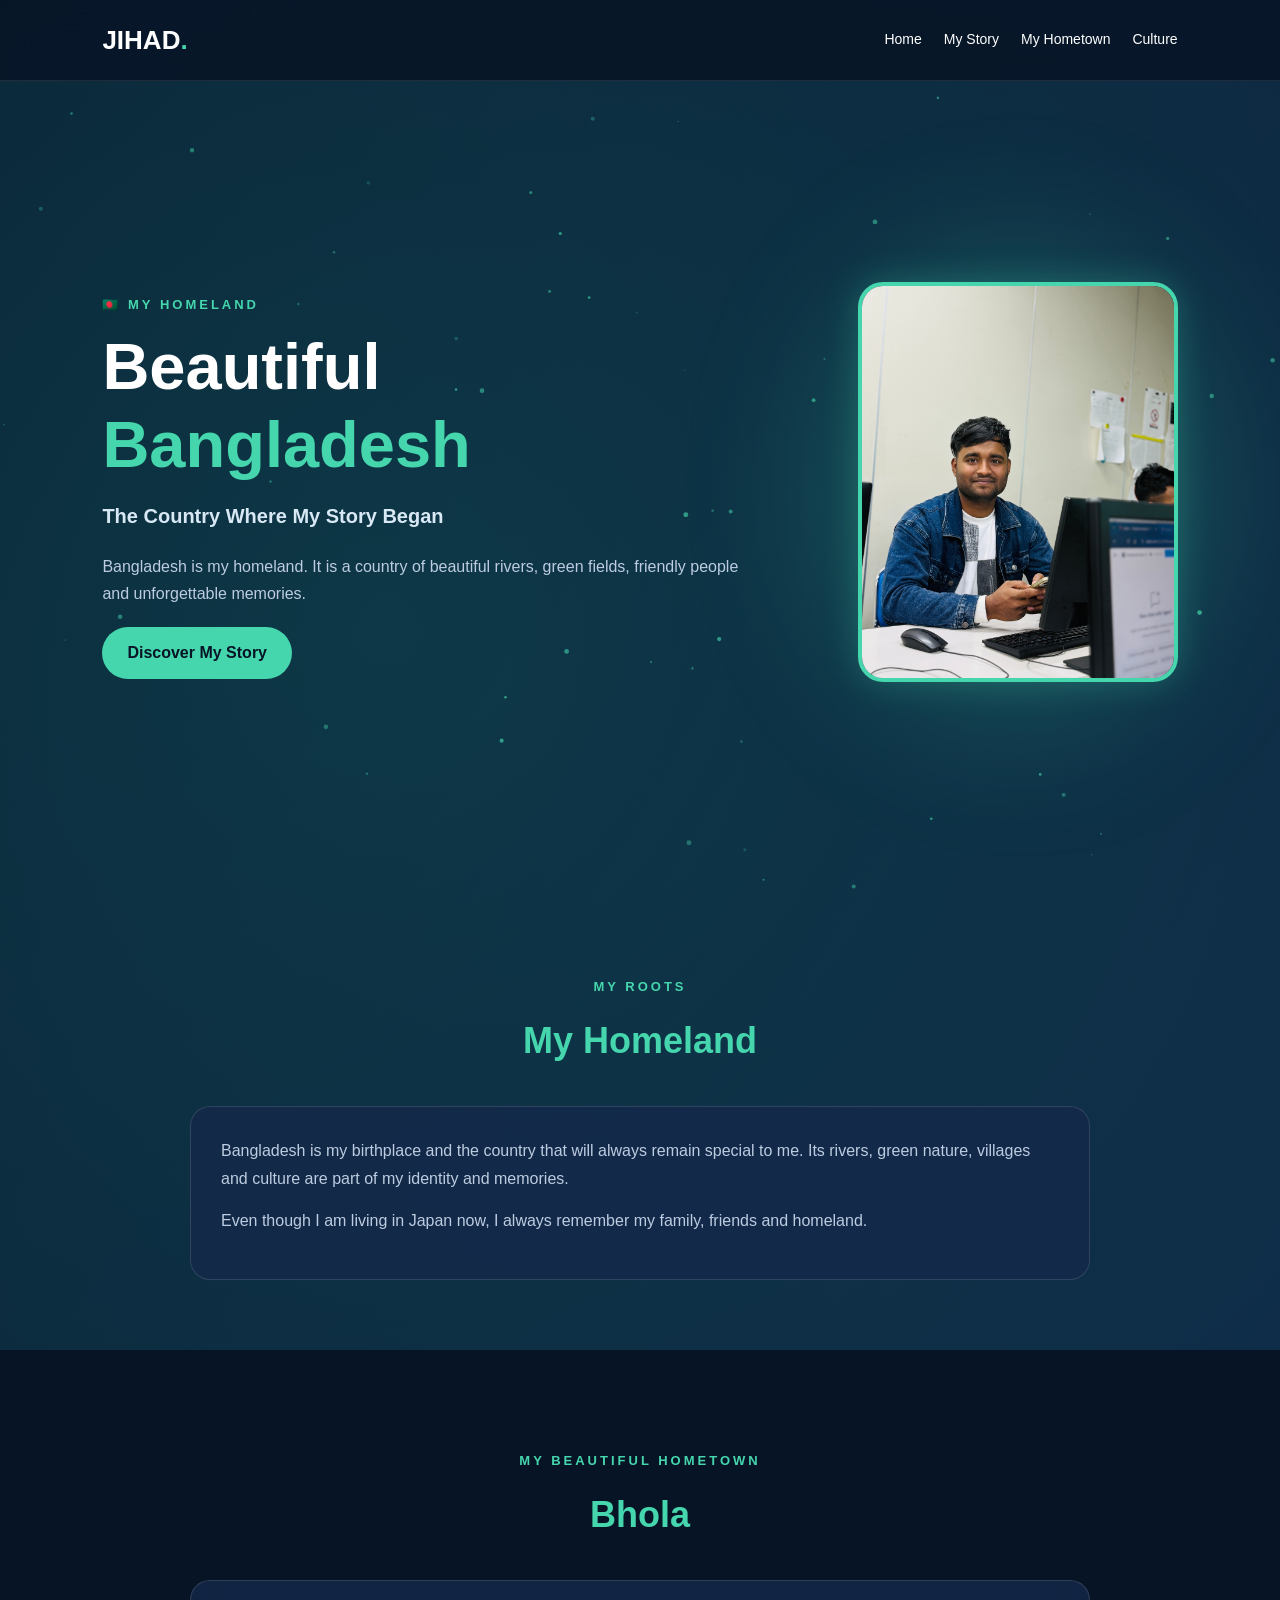
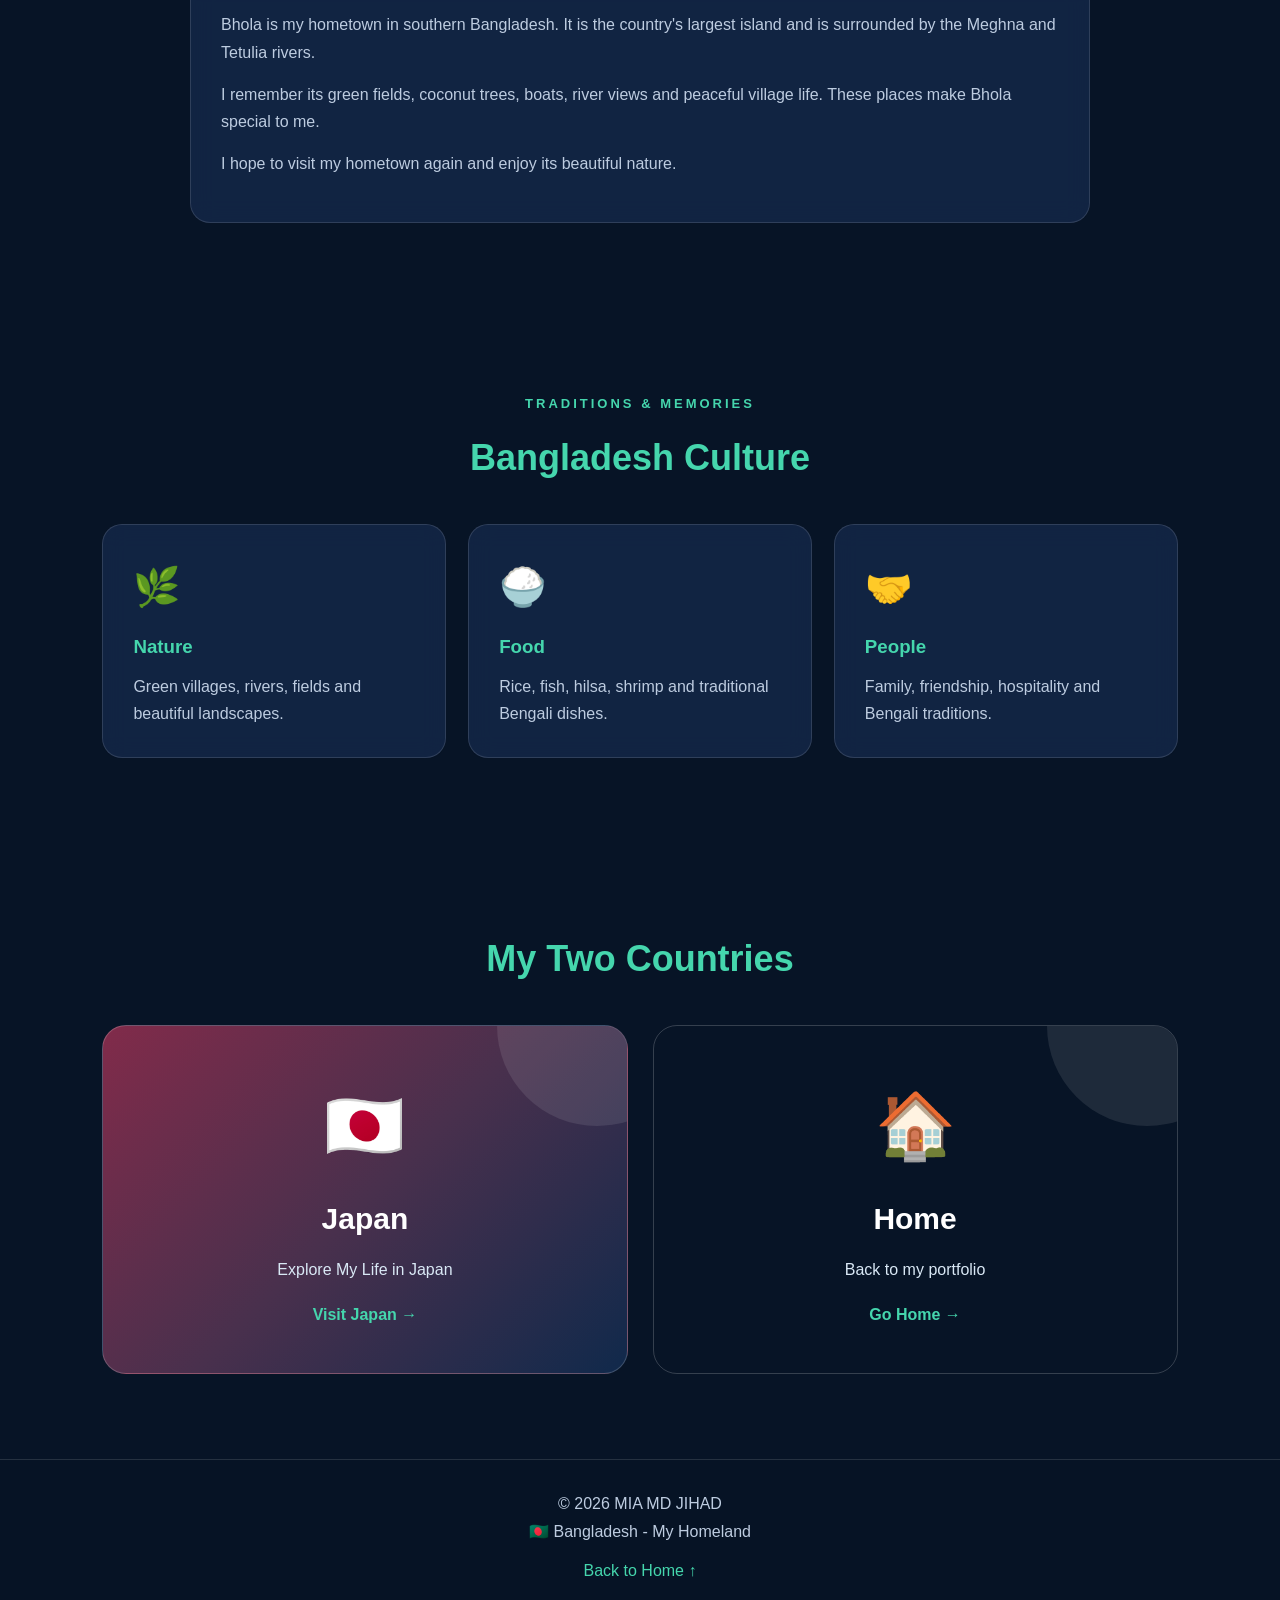
==== bangladesh.html @ a1a618ac "Add bangladesh.html to showcase homeland and culture This file introduces a new HTML document that s" ====
<!DOCTYPE html>
<html lang="en">
<head>
  <meta charset="UTF-8">
  <meta name="viewport" content="width=device-width, initial-scale=1.0">
  <meta name="description" content="Discover my homeland Bangladesh and my beautiful hometown Bhola.">
  <title>Bangladesh | MIA MD JIHAD</title>
  <link rel="stylesheet" href="style.css">
  <script src="script.js" defer></script>
</head>
<body>

<canvas id="particles"></canvas>

<header class="header">
  <a href="index.html" class="logo">JIHAD<span>.</span></a>
  <nav class="nav">
    <a href="index.html">Home</a>
    <a href="#story">My Story</a>
    <a href="#bhola">My Hometown</a>
    <a href="#culture">Culture</a>
  </nav>
  <button class="menu-toggle" aria-label="Toggle navigation">☰</button>
</header>

<main>

<section class="hero">
  <div class="hero-text">
    <p class="eyebrow">🇧🇩 MY HOMELAND</p>
    <h1>Beautiful <span>Bangladesh</span></h1>
    <h2>The Country Where My Story Began</h2>
    <p>
      Bangladesh is my homeland. It is a country of
      beautiful rivers, green fields, friendly people
      and unforgettable memories.
    </p>
    <a href="#story" class="btn">Discover My Story</a>
  </div>

  <div class="hero-image">
    <div class="image-glow"></div>
    <img src="IMG_3056.jpg" alt="MIA MD JIHAD" class="profile">
  </div>
</section>

<section class="section" id="story">
  <div class="section-heading">
    <p class="eyebrow">MY ROOTS</p>
    <h2>My Homeland</h2>
  </div>

  <div class="glass-card about-card">
    <p>
      Bangladesh is my birthplace and the country
      that will always remain special to me.
      Its rivers, green nature, villages and culture
      are part of my identity and memories.
    </p>
    <p>
      Even though I am living in Japan now,
      I always remember my family, friends
      and homeland.
    </p>
  </div>
</section>

<section class="section" id="bhola">
  <div class="section-heading">
    <p class="eyebrow">MY BEAUTIFUL HOMETOWN</p>
    <h2>Bhola</h2>
  </div>

  <div class="glass-card about-card">
    <p>
      Bhola is my hometown in southern Bangladesh.
      It is the country's largest island and is
      surrounded by the Meghna and Tetulia rivers.
    </p>
    <p>
      I remember its green fields, coconut trees,
      boats, river views and peaceful village life.
      These places make Bhola special to me.
    </p>
    <p>
      I hope to visit my hometown again and enjoy
      its beautiful nature.
    </p>
  </div>
</section>

<section class="section" id="culture">
  <div class="section-heading">
    <p class="eyebrow">TRADITIONS & MEMORIES</p>
    <h2>Bangladesh Culture</h2>
  </div>

  <div class="card-grid">
    <article class="glass-card">
      <div class="card-icon">🌿</div>
      <h3>Nature</h3>
      <p>Green villages, rivers, fields and beautiful landscapes.</p>
    </article>

    <article class="glass-card">
      <div class="card-icon">🍚</div>
      <h3>Food</h3>
      <p>Rice, fish, hilsa, shrimp and traditional Bengali dishes.</p>
    </article>

    <article class="glass-card">
      <div class="card-icon">🤝</div>
      <h3>People</h3>
      <p>Family, friendship, hospitality and Bengali traditions.</p>
    </article>
  </div>
</section>

<section class="section">
  <div class="section-heading">
    <h2>My Two Countries</h2>
  </div>
  <div class="country-grid">
    <a href="japan.html" class="country-card japan">
      <div class="flag">🇯🇵</div>
      <h3>Japan</h3>
      <p>Explore My Life in Japan</p>
      <span>Visit Japan →</span>
    </a>
    <a href="index.html" class="country-card">
      <div class="flag">🏠</div>
      <h3>Home</h3>
      <p>Back to my portfolio</p>
      <span>Go Home →</span>
    </a>
  </div>
</section>

</main>

<footer>
  <p>© 2026 MIA MD JIHAD</p>
  <p>🇧🇩 Bangladesh - My Homeland</p>
  <a href="index.html">Back to Home ↑</a>
</footer>

</body>
</html>
---- style.css ----
* {
  margin: 0;
  padding: 0;
  box-sizing: border-box;
  scroll-behavior: smooth;
}

:root {
  --bg: #071426;
  --green: #45d6ad;
  --blue: #18365e;
  --text: #ffffff;
  --muted: #bdcce0;
}

body {
  font-family: Arial, sans-serif;
  background: var(--bg);
  color: var(--text);
  line-height: 1.7;
  overflow-x: hidden;
  position: relative;
}

#particles {
  position: fixed;
  inset: 0;
  width: 100%;
  height: 100%;
  z-index: -1;
  pointer-events: none;
}

body::before {
  content: "";
  position: fixed;
  inset: -50%;
  z-index: -2;
  pointer-events: none;
  background:
    radial-gradient(circle at 20% 30%, #126c6755, transparent 35%),
    radial-gradient(circle at 80% 70%, #174a8a66, transparent 40%),
    linear-gradient(120deg, #071426, #10294b, #071426);
  background-size: 200% 200%;
  animation: backgroundMove 16s ease infinite;
}

@keyframes backgroundMove {
  0%, 100% { background-position: 0% 50%; }
  50% { background-position: 100% 50%; }
}

.header {
  position: sticky;
  top: 0;
  z-index: 20;
  padding: 18px 8%;
  display: flex;
  align-items: center;
  justify-content: space-between;
  gap: 20px;
  background: #071426dd;
  backdrop-filter: blur(15px);
  border-bottom: 1px solid #ffffff18;
}

.logo {
  font-size: 26px;
  font-weight: bold;
  color: white;
  text-decoration: none;
}

.logo span {
  color: var(--green);
}

.nav {
  display: flex;
  gap: 22px;
}

.nav a {
  color: white;
  text-decoration: none;
  font-size: 14px;
  transition: .3s;
}

.nav a:hover {
  color: var(--green);
}

.menu-toggle {
  display: none;
  background: transparent;
  color: white;
  border: 0;
  font-size: 26px;
  cursor: pointer;
}

.hero {
  min-height: 90vh;
  padding: 80px 8%;
  display: flex;
  align-items: center;
  justify-content: space-between;
  gap: 50px;
}

.hero-text {
  max-width: 650px;
  animation: slideIn 1s ease both;
}

.eyebrow {
  color: var(--green);
  font-size: 13px;
  letter-spacing: 3px;
  font-weight: bold;
  margin-bottom: 12px;
}

.hero h1 {
  font-size: clamp(38px, 6vw, 65px);
  line-height: 1.2;
  margin-bottom: 15px;
}

.hero h1 span {
  color: var(--green);
}

.hero h2 {
  font-size: 20px;
  color: #d9e8f5;
  margin-bottom: 15px;
}

.hero-text > p:not(.eyebrow) {
  color: var(--muted);
  margin: 20px 0;
}

.hero-buttons {
  display: flex;
  flex-wrap: wrap;
  gap: 15px;
  margin-top: 25px;
}

.btn {
  display: inline-block;
  padding: 12px 25px;
  background: var(--green);
  color: #071426;
  border-radius: 30px;
  font-weight: bold;
  text-decoration: none;
  transition: .3s;
}

.btn:hover {
  transform: translateY(-4px);
  box-shadow: 0 8px 25px #45d6ad55;
}

.btn-outline {
  background: transparent;
  color: white;
  border: 1px solid var(--green);
}

.country-tags {
  display: flex;
  flex-wrap: wrap;
  gap: 12px;
  margin-top: 25px;
}

.country-tags span {
  padding: 6px 14px;
  border: 1px solid #ffffff30;
  border-radius: 20px;
  color: var(--muted);
}

.hero-image {
  position: relative;
  flex-shrink: 0;
}

.image-glow {
  position: absolute;
  inset: -20px;
  background: var(--green);
  filter: blur(80px);
  opacity: .25;
  border-radius: 50%;
  animation: glow 4s infinite alternate;
}

.profile {
  position: relative;
  width: 320px;
  height: 400px;
  object-fit: cover;
  object-position: center 35%;
  border: 4px solid var(--green);
  border-radius: 25px;
  box-shadow: 0 0 35px #45d6ad44;
}

@keyframes glow {
  to { opacity: .5; transform: scale(1.12); }
}

@keyframes slideIn {
  from { opacity: 0; transform: translateY(30px); }
  to { opacity: 1; transform: translateY(0); }
}

.section {
  padding: 85px 8%;
  scroll-margin-top: 80px;
}

.section-heading {
  text-align: center;
  margin-bottom: 35px;
}

.section-heading h2 {
  color: var(--green);
  font-size: 36px;
}

.section-heading > p:last-child {
  color: var(--muted);
}

.glass-card {
  background: #14294acc;
  border: 1px solid #ffffff20;
  backdrop-filter: blur(12px);
  border-radius: 20px;
  padding: 30px;
  transition: .35s;
}

.glass-card:hover {
  border-color: var(--green);
  transform: translateY(-5px);
}

.about-card {
  max-width: 900px;
  margin: auto;
}

.about-card p {
  color: var(--muted);
  margin-bottom: 15px;
}

.card-grid {
  display: grid;
  grid-template-columns: repeat(3, 1fr);
  gap: 22px;
}

.card-icon {
  font-size: 38px;
  margin-bottom: 12px;
}

.card-grid h3 {
  color: var(--green);
  margin-bottom: 10px;
}

.card-grid p {
  color: var(--muted);
}

.country-grid {
  display: grid;
  grid-template-columns: repeat(2, 1fr);
  gap: 25px;
}

.country-card {
  text-decoration: none;
  color: white;
  text-align: center;
  padding: 45px 20px;
  border-radius: 24px;
  border: 1px solid #ffffff30;
  transition: .4s;
  position: relative;
  overflow: hidden;
}

.country-card::before {
  content: "";
  position: absolute;
  width: 200px;
  height: 200px;
  background: #ffffff18;
  border-radius: 50%;
  top: -100px;
  right: -70px;
  transition: .5s;
}

.country-card:hover::before {
  transform: scale(2);
}

.country-card:hover {
  transform: translateY(-10px);
  box-shadow: 0 15px 35px #0005;
}

.bangladesh {
  background: linear-gradient(135deg, #075c39, #123d35, #10294b);
}

.japan {
  background: linear-gradient(135deg, #812b4a, #49304d, #10294b);
}

.flag {
  font-size: 65px;
  position: relative;
}

.country-card h3 {
  font-size: 30px;
  margin: 12px 0;
  position: relative;
}

.country-card p {
  color: #d9e8f5;
  margin-bottom: 18px;
  position: relative;
}

.country-card span:last-child {
  color: var(--green);
  font-weight: bold;
  position: relative;
}

.contact-card {
  max-width: 750px;
  margin: auto;
}

.contact-card p {
  margin: 12px 0;
  color: var(--muted);
}

.contact-card a {
  color: var(--green);
  text-decoration: none;
  overflow-wrap: anywhere;
}

footer {
  background: #071426dd;
  border-top: 1px solid #ffffff20;
  padding: 30px;
  text-align: center;
  color: var(--muted);
}

footer a {
  display: inline-block;
  color: var(--green);
  margin-top: 12px;
  text-decoration: none;
}

@media(max-width: 900px) {
  .nav {
    gap: 12px;
  }

  .nav a {
    font-size: 12px;
  }

  .hero {
    gap: 30px;
  }

  .profile {
    width: 260px;
    height: 330px;
  }
}

@media(max-width: 750px) {
  .header {
    flex-wrap: wrap;
  }

  .menu-toggle {
    display: block;
  }

  .nav {
    display: none;
    flex-direction: column;
    width: 100%;
    padding: 15px 0;
  }

  .nav.open {
    display: flex;
  }

  .nav a {
    font-size: 15px;
    padding: 7px;
  }

  .hero {
    flex-direction: column-reverse;
    text-align: center;
    padding-top: 55px;
  }

  .profile {
    width: 245px;
    height: 310px;
  }

  .hero-buttons,
  .country-tags {
    justify-content: center;
  }

  .card-grid,
  .country-grid {
    grid-template-columns: 1fr;
  }

  .section {
    padding: 65px 6%;
  }

  .section-heading h2 {
    font-size: 30px;
  }
}

@media(prefers-reduced-motion: reduce) {
  *, *::before, *::after {
    scroll-behavior: auto !important;
    animation: none !important;
    transition: none !important;
  }
}
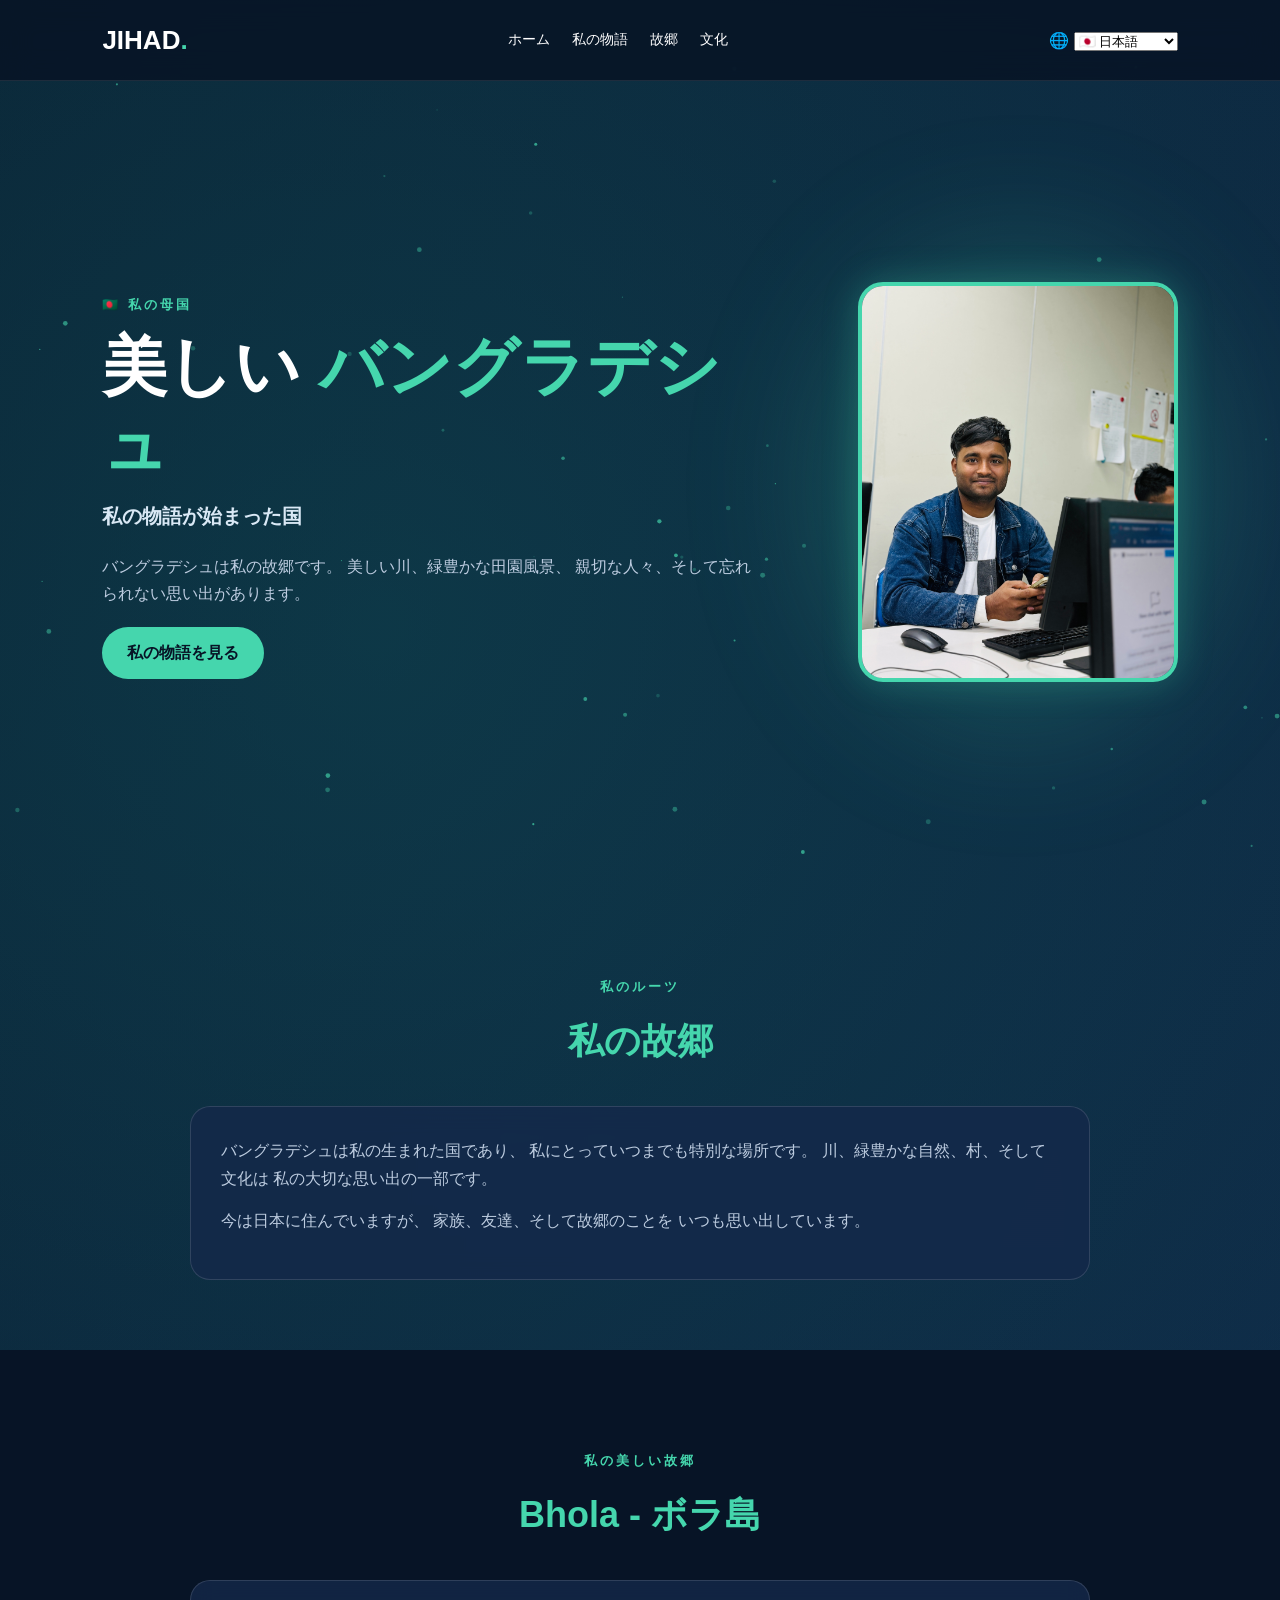
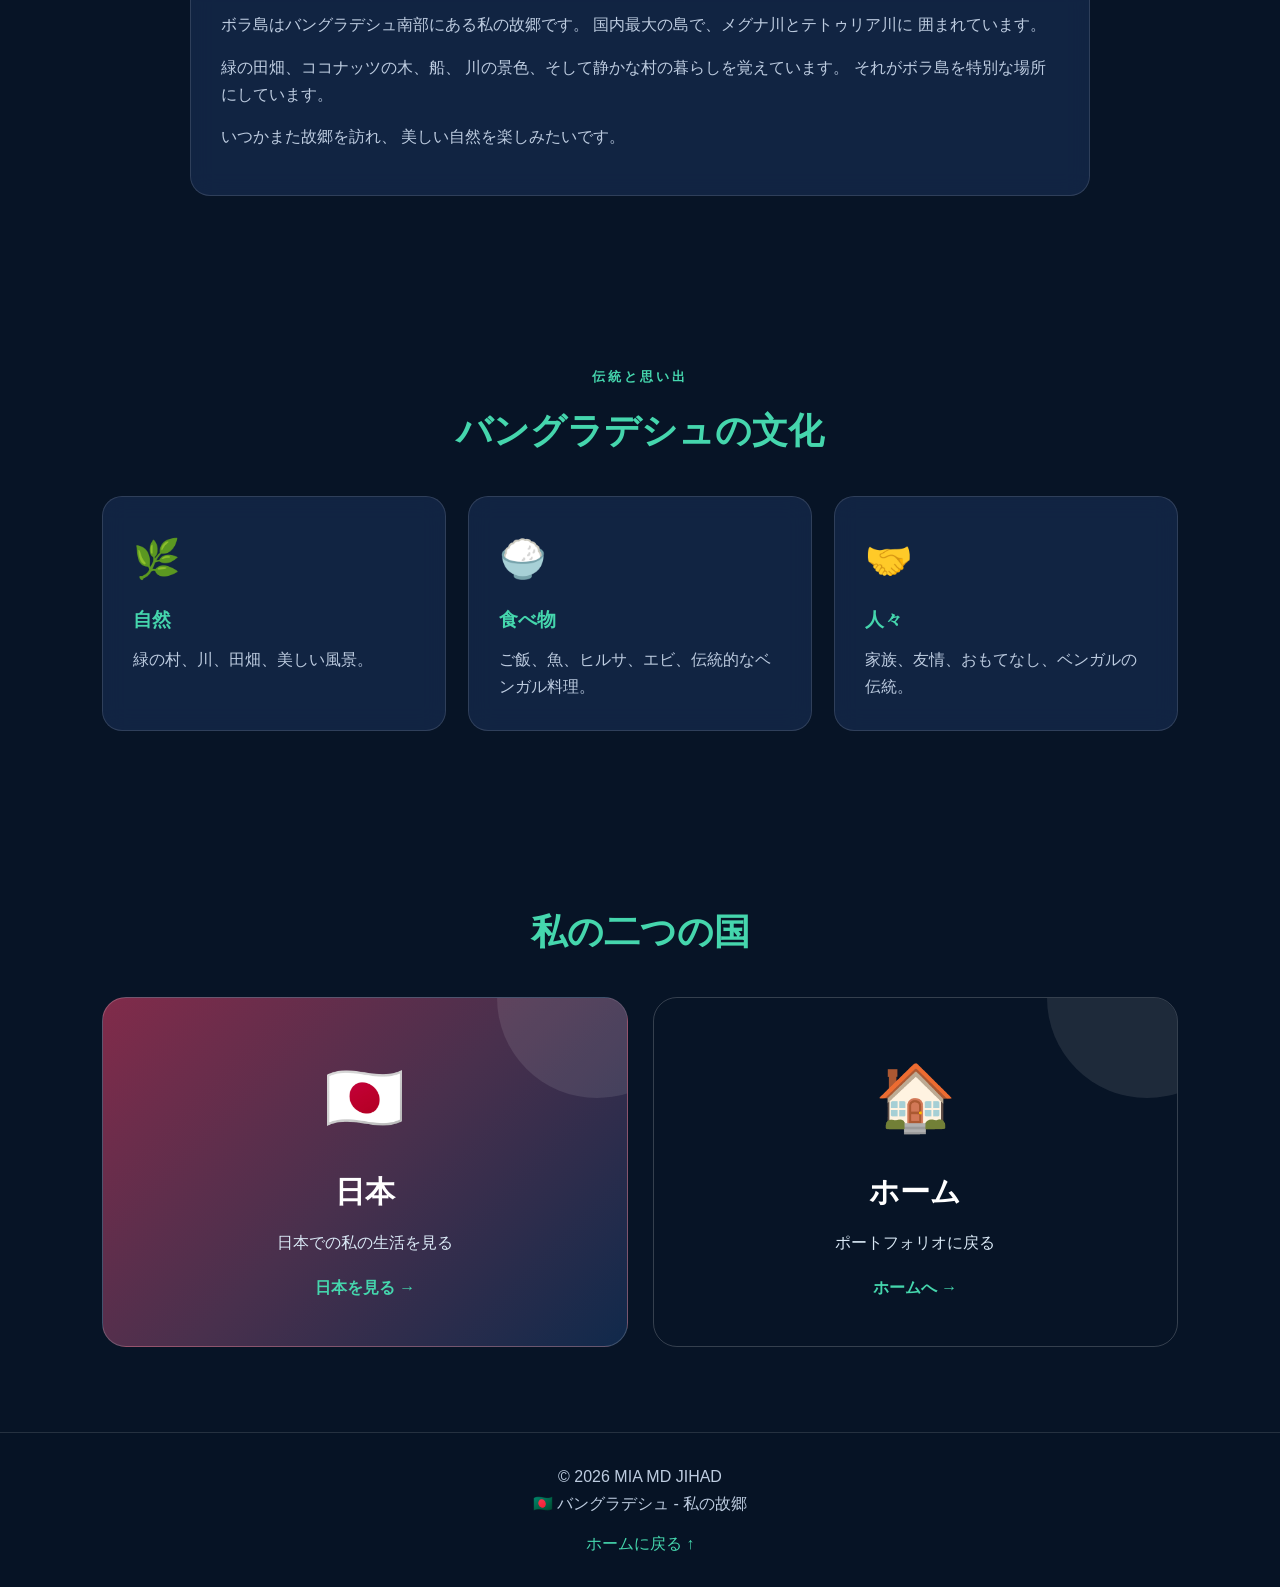
==== commit 7e1a2927: "Translate Bangladesh page to Japanese" ====
--- a/bangladesh.html
+++ b/bangladesh.html
@@ -1,42 +1,72 @@
+
 
 <!DOCTYPE html>
-<html lang="en">
+<html lang="ja">
 <head>
   <meta charset="UTF-8">
   <meta name="viewport" content="width=device-width, initial-scale=1.0">
-  <meta name="description" content="Discover my homeland Bangladesh and my beautiful hometown Bhola.">
-  <title>Bangladesh | MIA MD JIHAD</title>
+  <meta name="description" content="Discover Bangladesh and my beautiful hometown Bhola.">
+  <title>バングラデシュ | MIA MD JIHAD</title>
   <link rel="stylesheet" href="style.css">
   <script src="script.js" defer></script>
 </head>
-<body>
+<body data-page="bangladesh">
 
 <canvas id="particles"></canvas>
 
 <header class="header">
   <a href="index.html" class="logo">JIHAD<span>.</span></a>
+
   <nav class="nav">
-    <a href="index.html">Home</a>
-    <a href="#story">My Story</a>
-    <a href="#bhola">My Hometown</a>
-    <a href="#culture">Culture</a>
+    <a href="index.html" data-i18n="home">ホーム</a>
+    <a href="#story" data-i18n="story">私の物語</a>
+    <a href="#bhola" data-i18n="hometown">故郷</a>
+    <a href="#culture" data-i18n="culture">文化</a>
   </nav>
-  <button class="menu-toggle" aria-label="Toggle navigation">☰</button>
+
+  <div class="header-actions">
+    <label for="languageSelect" class="language-label">🌐</label>
+    <select id="languageSelect" aria-label="Select language">
+      <option value="ja">🇯🇵 日本語</option>
+      <option value="en">🇬🇧 English</option>
+      <option value="bn">🇧🇩 বাংলা</option>
+      <option value="hi">🇮🇳 हिन्दी</option>
+      <option value="ar">🇸🇦 العربية</option>
+      <option value="zh">🇨🇳 中文</option>
+      <option value="ko">🇰🇷 한국어</option>
+      <option value="fr">🇫🇷 Français</option>
+      <option value="ne">🇳🇵 नेपाली</option>
+      <option value="vi">🇻🇳 Tiếng Việt</option>
+      <option value="si">🇱🇰 සිංහල</option>
+    </select>
+
+    <button class="menu-toggle" aria-label="Toggle navigation">☰</button>
+  </div>
 </header>
 
 <main>
 
 <section class="hero">
   <div class="hero-text">
-    <p class="eyebrow">🇧🇩 MY HOMELAND</p>
-    <h1>Beautiful <span>Bangladesh</span></h1>
-    <h2>The Country Where My Story Began</h2>
-    <p>
-      Bangladesh is my homeland. It is a country of
-      beautiful rivers, green fields, friendly people
-      and unforgettable memories.
+    <p class="eyebrow" data-i18n="eyebrow">🇧🇩 私の母国</p>
+
+    <h1 data-i18n="heroTitle">
+      美しい <span>バングラデシュ</span>
+    </h1>
+
+    <h2 data-i18n="heroSubtitle">
+      私の物語が始まった国
+    </h2>
+
+    <p data-i18n="heroDescription">
+      バングラデシュは私の故郷です。
+      美しい川、緑豊かな田園風景、
+      親切な人々、そして忘れられない思い出があります。
     </p>
-    <a href="#story" class="btn">Discover My Story</a>
+
+    <a href="#story" class="btn" data-i18n="discover">
+      私の物語を見る
+    </a>
   </div>
 
   <div class="hero-image">
@@ -47,93 +77,112 @@
 
 <section class="section" id="story">
   <div class="section-heading">
-    <p class="eyebrow">MY ROOTS</p>
-    <h2>My Homeland</h2>
+    <p class="eyebrow" data-i18n="roots">私のルーツ</p>
+    <h2 data-i18n="homeland">私の故郷</h2>
   </div>
 
   <div class="glass-card about-card">
-    <p>
-      Bangladesh is my birthplace and the country
-      that will always remain special to me.
-      Its rivers, green nature, villages and culture
-      are part of my identity and memories.
+    <p data-i18n="homelandText1">
+      バングラデシュは私の生まれた国であり、
+      私にとっていつまでも特別な場所です。
+      川、緑豊かな自然、村、そして文化は
+      私の大切な思い出の一部です。
     </p>
-    <p>
-      Even though I am living in Japan now,
-      I always remember my family, friends
-      and homeland.
+
+    <p data-i18n="homelandText2">
+      今は日本に住んでいますが、
+      家族、友達、そして故郷のことを
+      いつも思い出しています。
     </p>
   </div>
 </section>
 
 <section class="section" id="bhola">
   <div class="section-heading">
-    <p class="eyebrow">MY BEAUTIFUL HOMETOWN</p>
-    <h2>Bhola</h2>
+    <p class="eyebrow" data-i18n="beautifulHometown">
+      私の美しい故郷
+    </p>
+    <h2>Bhola - ボラ島</h2>
   </div>
 
   <div class="glass-card about-card">
-    <p>
-      Bhola is my hometown in southern Bangladesh.
-      It is the country's largest island and is
-      surrounded by the Meghna and Tetulia rivers.
+    <p data-i18n="bholaText1">
+      ボラ島はバングラデシュ南部にある私の故郷です。
+      国内最大の島で、メグナ川とテトゥリア川に
+      囲まれています。
     </p>
-    <p>
-      I remember its green fields, coconut trees,
-      boats, river views and peaceful village life.
-      These places make Bhola special to me.
+
+    <p data-i18n="bholaText2">
+      緑の田畑、ココナッツの木、船、
+      川の景色、そして静かな村の暮らしを覚えています。
+      それがボラ島を特別な場所にしています。
     </p>
-    <p>
-      I hope to visit my hometown again and enjoy
-      its beautiful nature.
+
+    <p data-i18n="bholaText3">
+      いつかまた故郷を訪れ、
+      美しい自然を楽しみたいです。
     </p>
   </div>
 </section>
 
 <section class="section" id="culture">
   <div class="section-heading">
-    <p class="eyebrow">TRADITIONS & MEMORIES</p>
-    <h2>Bangladesh Culture</h2>
+    <p class="eyebrow" data-i18n="traditions">
+      伝統と思い出
+    </p>
+    <h2 data-i18n="cultureTitle">バングラデシュの文化</h2>
   </div>
 
   <div class="card-grid">
+
     <article class="glass-card">
       <div class="card-icon">🌿</div>
-      <h3>Nature</h3>
-      <p>Green villages, rivers, fields and beautiful landscapes.</p>
+      <h3 data-i18n="nature">自然</h3>
+      <p data-i18n="natureText">
+        緑の村、川、田畑、美しい風景。
+      </p>
     </article>
 
     <article class="glass-card">
       <div class="card-icon">🍚</div>
-      <h3>Food</h3>
-      <p>Rice, fish, hilsa, shrimp and traditional Bengali dishes.</p>
+      <h3 data-i18n="food">食べ物</h3>
+      <p data-i18n="foodText">
+        ご飯、魚、ヒルサ、エビ、伝統的なベンガル料理。
+      </p>
     </article>
 
     <article class="glass-card">
       <div class="card-icon">🤝</div>
-      <h3>People</h3>
-      <p>Family, friendship, hospitality and Bengali traditions.</p>
+      <h3 data-i18n="people">人々</h3>
+      <p data-i18n="peopleText">
+        家族、友情、おもてなし、ベンガルの伝統。
+      </p>
     </article>
+
   </div>
 </section>
 
 <section class="section">
   <div class="section-heading">
-    <h2>My Two Countries</h2>
+    <h2 data-i18n="twoCountries">私の二つの国</h2>
   </div>
+
   <div class="country-grid">
+
     <a href="japan.html" class="country-card japan">
       <div class="flag">🇯🇵</div>
-      <h3>Japan</h3>
-      <p>Explore My Life in Japan</p>
-      <span>Visit Japan →</span>
+      <h3 data-i18n="japan">日本</h3>
+      <p data-i18n="japanText">日本での私の生活を見る</p>
+      <span data-i18n="visitJapan">日本を見る →</span>
     </a>
+
     <a href="index.html" class="country-card">
       <div class="flag">🏠</div>
-      <h3>Home</h3>
-      <p>Back to my portfolio</p>
-      <span>Go Home →</span>
+      <h3 data-i18n="home">ホーム</h3>
+      <p data-i18n="backHome">ポートフォリオに戻る</p>
+      <span data-i18n="goHome">ホームへ →</span>
     </a>
+
   </div>
 </section>
 
@@ -141,8 +190,8 @@
 
 <footer>
   <p>© 2026 MIA MD JIHAD</p>
-  <p>🇧🇩 Bangladesh - My Homeland</p>
-  <a href="index.html">Back to Home ↑</a>
+  <p data-i18n="footerText">🇧🇩 バングラデシュ - 私の故郷</p>
+  <a href="index.html" data-i18n="backToHome">ホームに戻る ↑</a>
 </footer>
 
 </body>
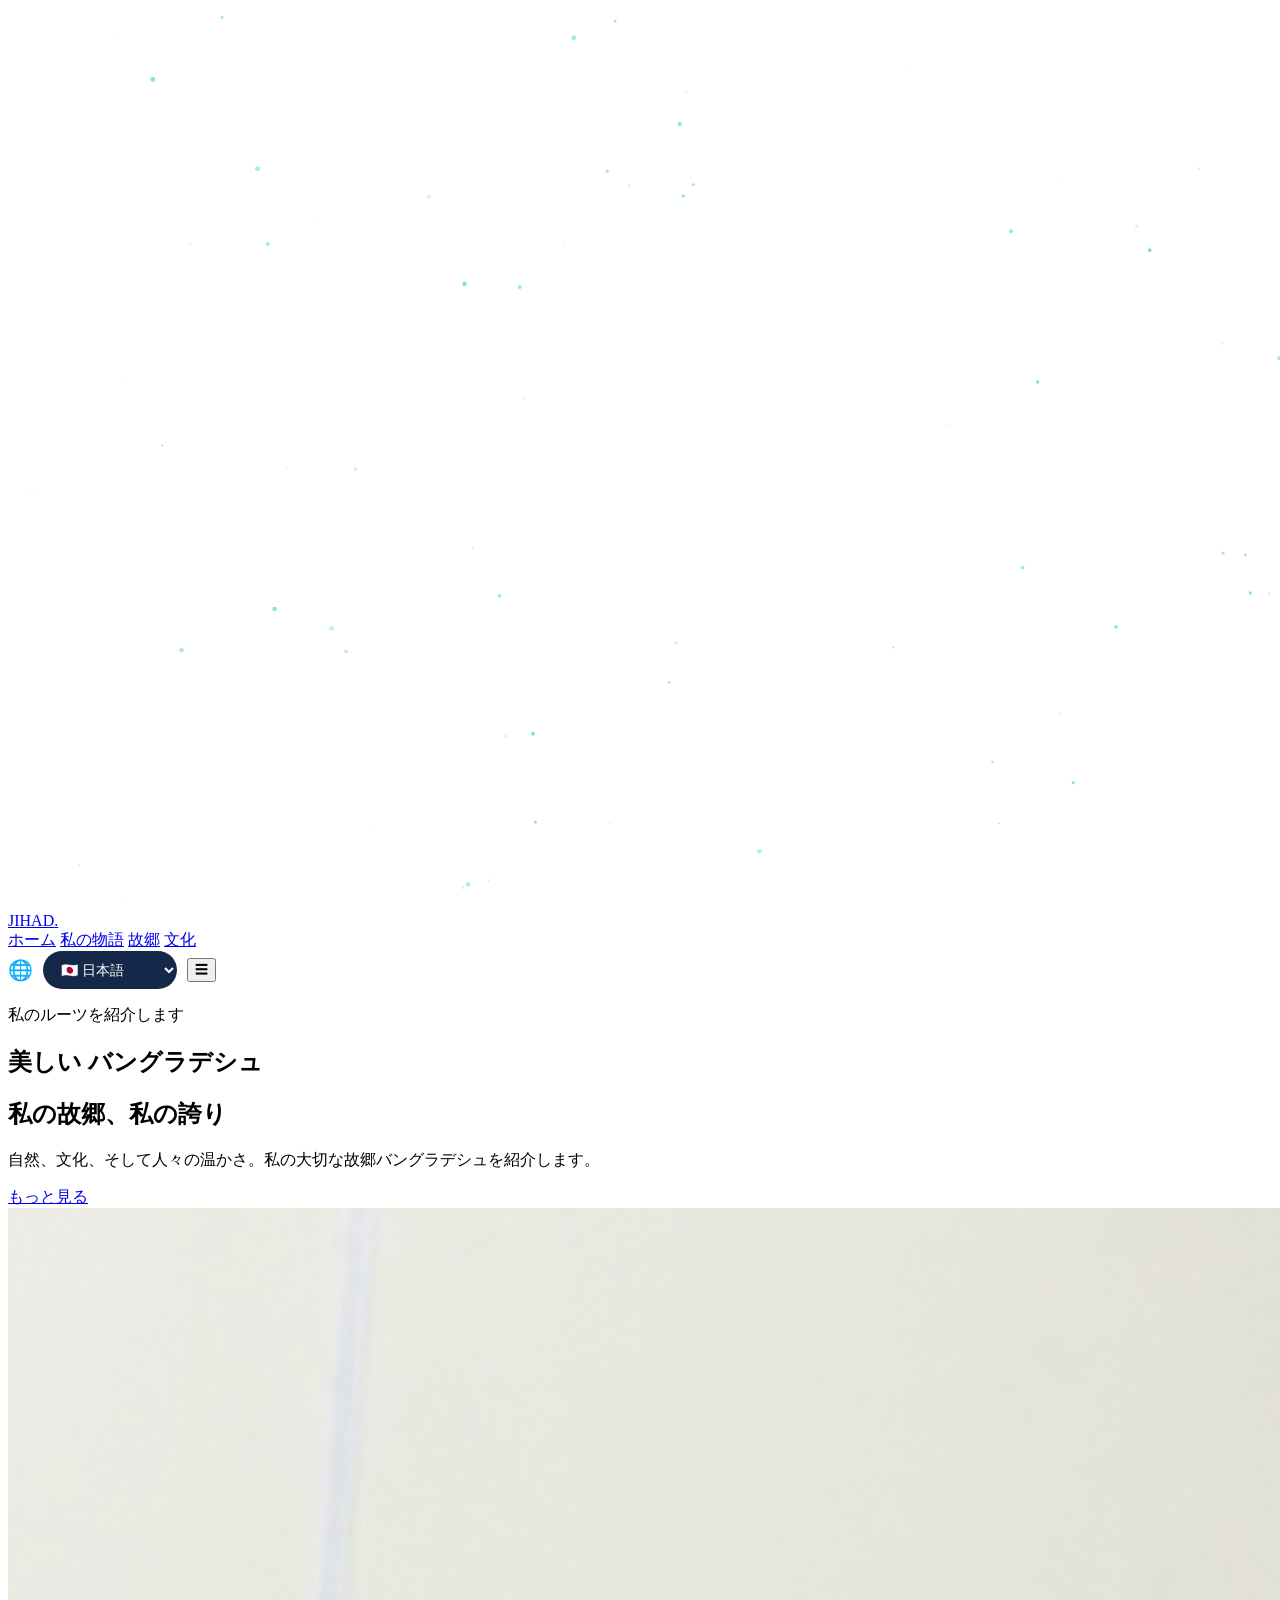
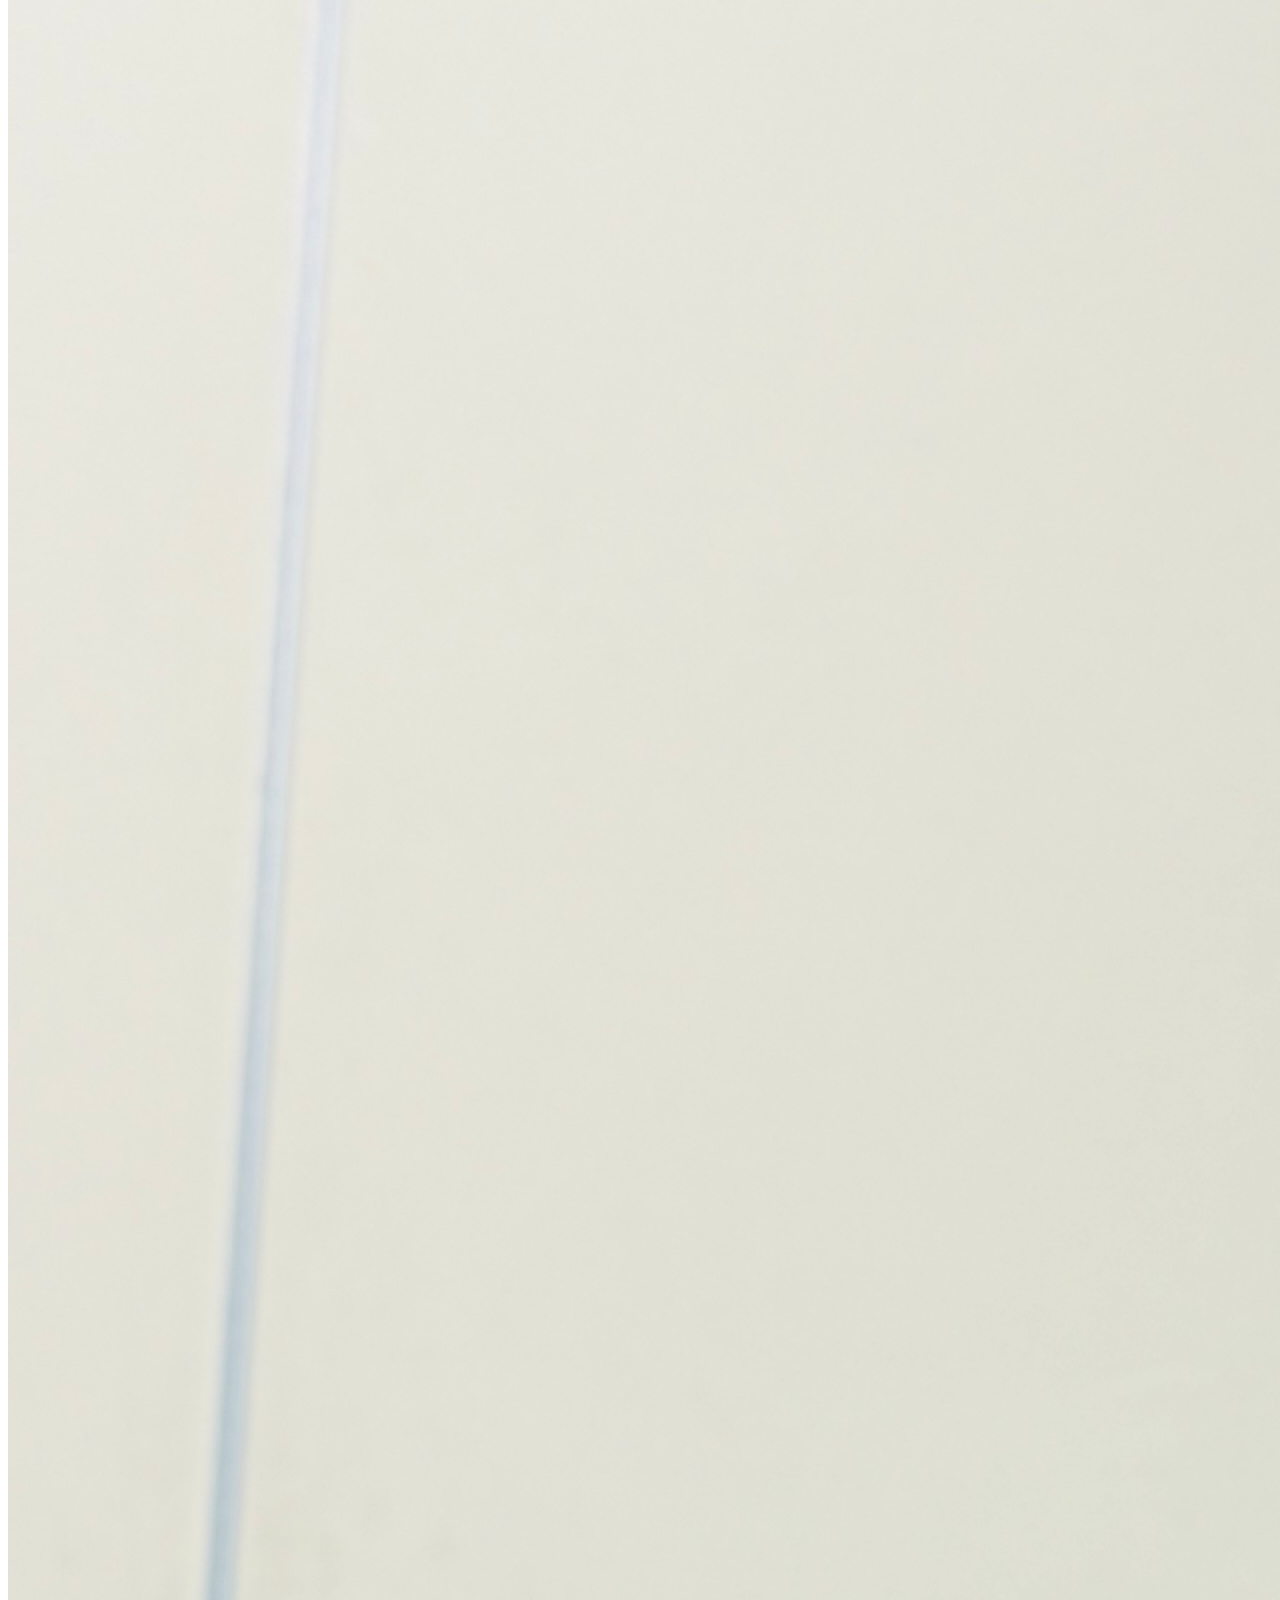
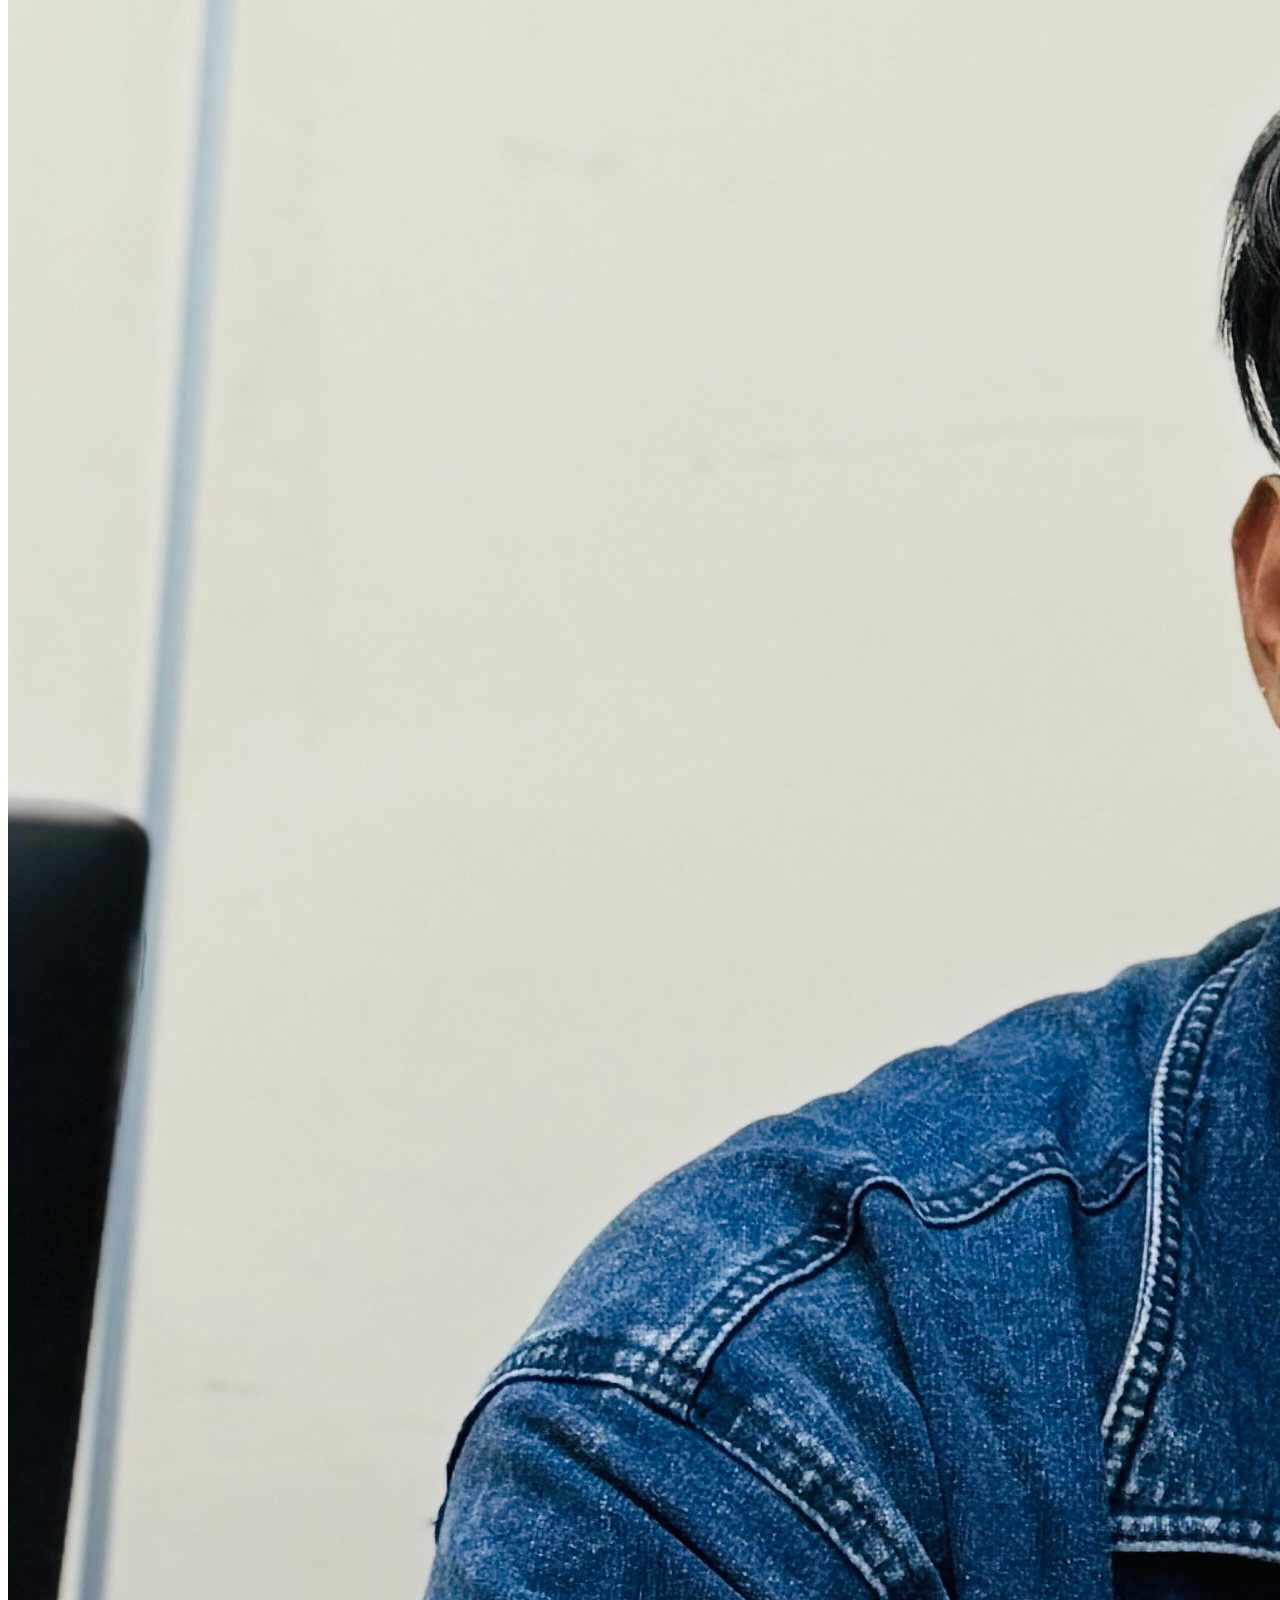
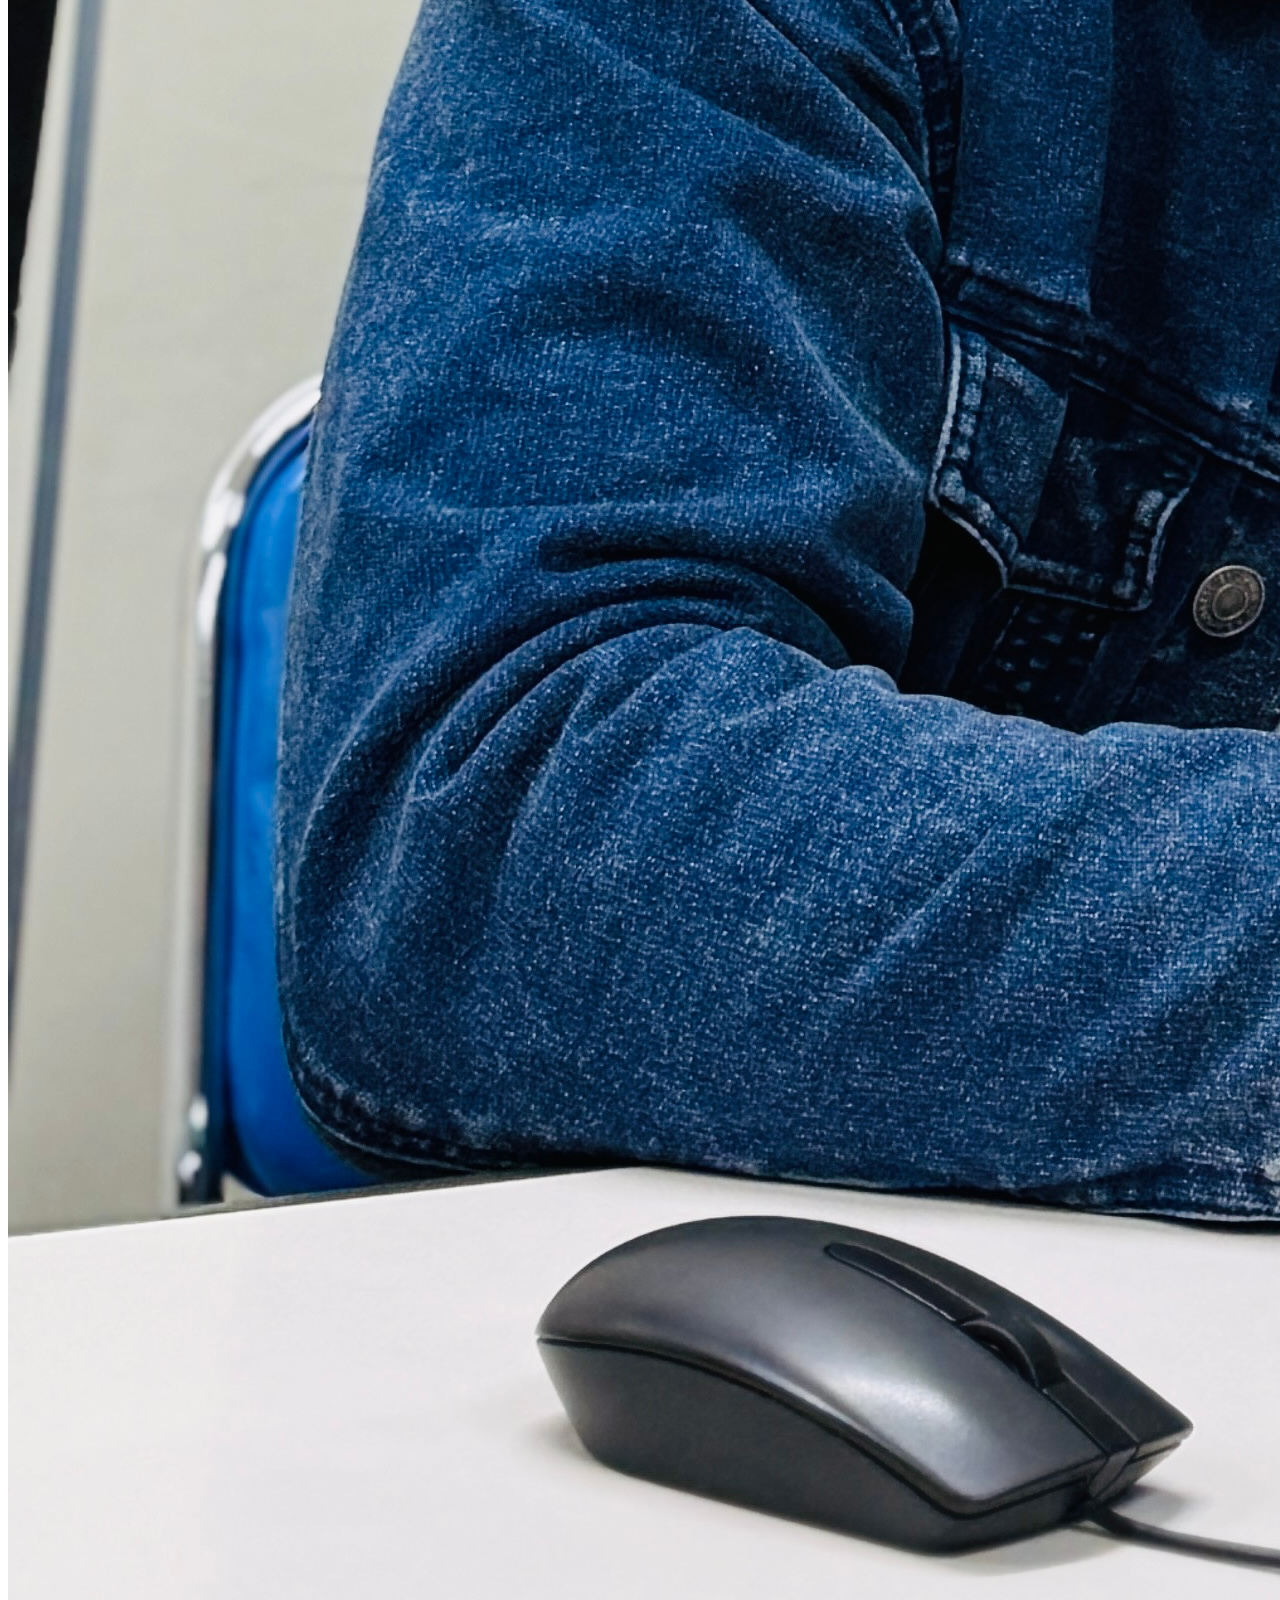
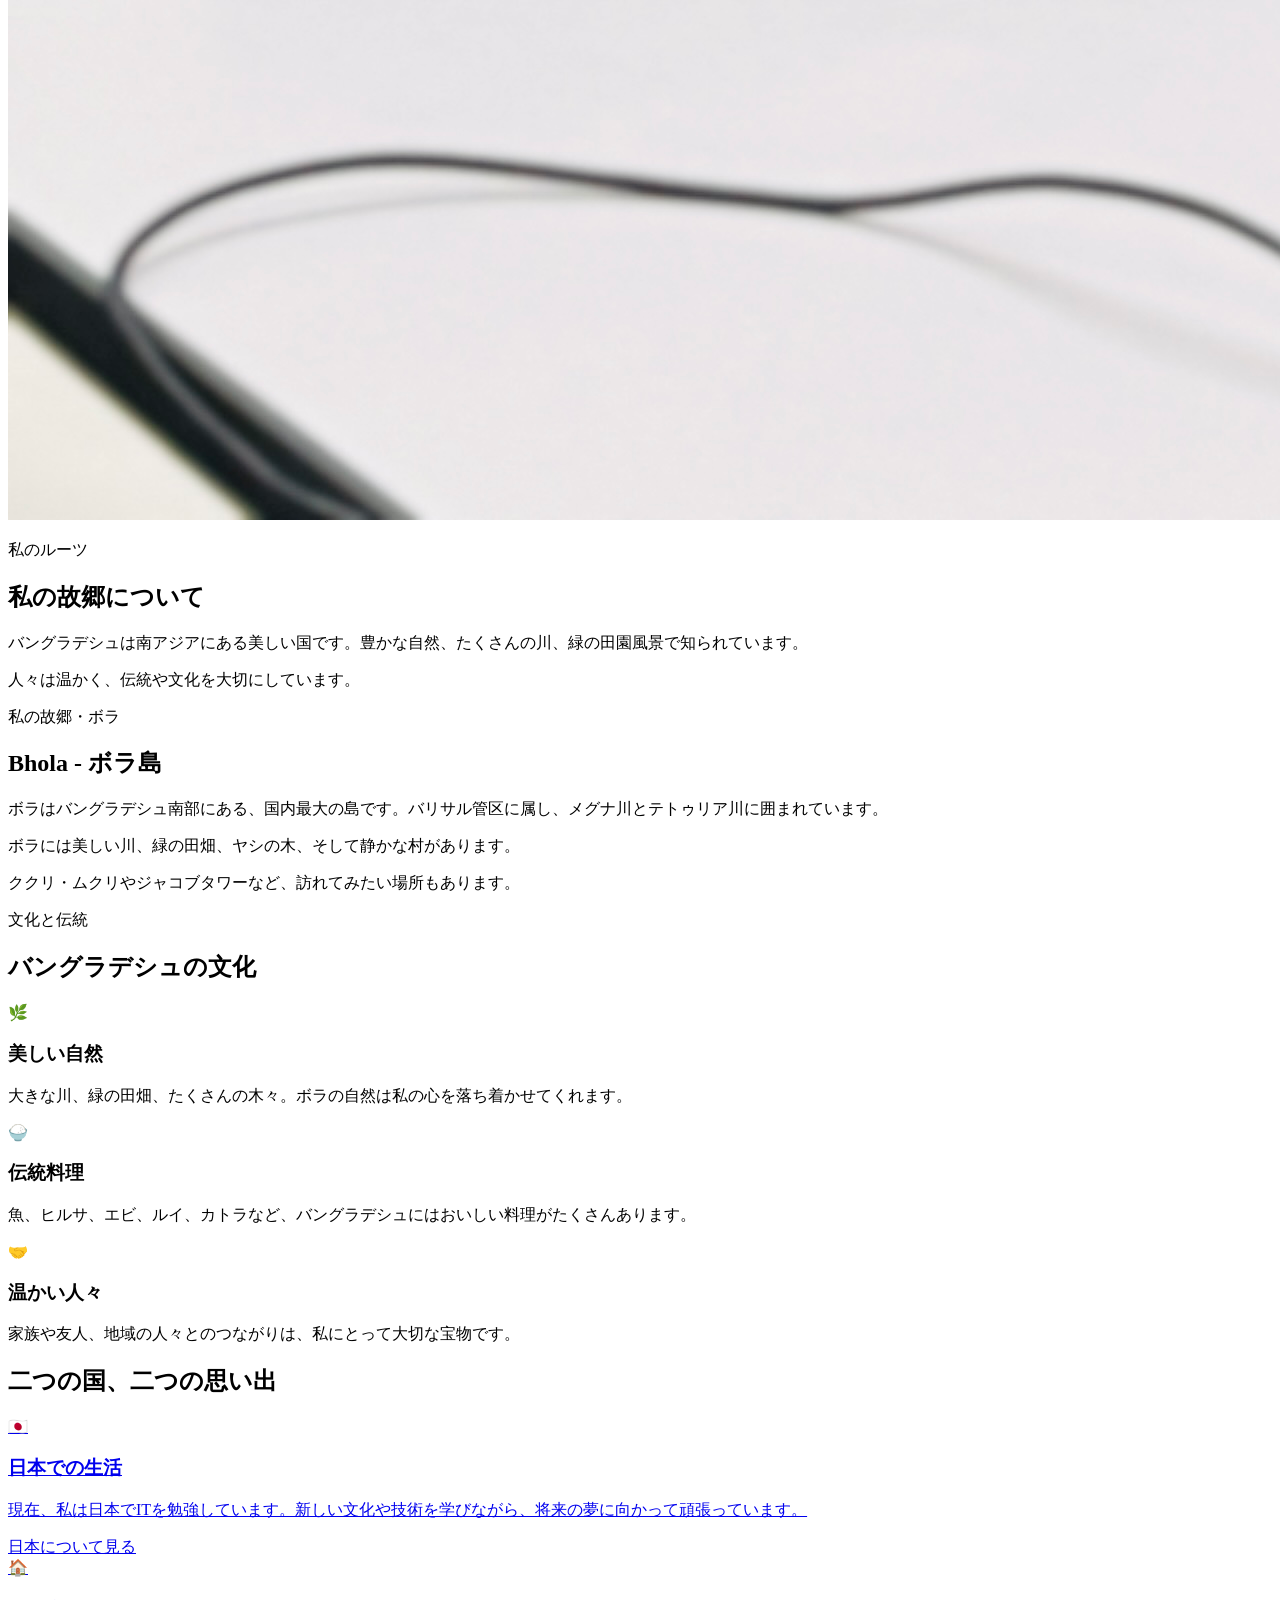
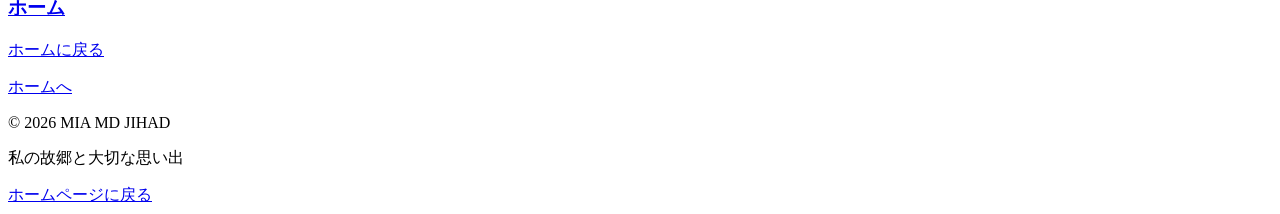
==== commit 15fdfe7f: "Remove empty lines from bangladesh.html" ====
--- a/bangladesh.html
+++ b/bangladesh.html
@@ -1,5 +1,3 @@
-
-
 <!DOCTYPE html>
 <html lang="ja">
 <head>
--- a/style.css
+++ b/style.css
@@ -1,469 +1,53 @@
 
-* {
-  margin: 0;
-  padding: 0;
-  box-sizing: border-box;
-  scroll-behavior: smooth;
+
+/* ===== LANGUAGE SWITCHER ===== */
+
+.header-actions {
+  display: flex;
+  align-items: center;
+  gap: 10px;
 }
 
-:root {
-  --bg: #071426;
-  --green: #45d6ad;
-  --blue: #18365e;
-  --text: #ffffff;
-  --muted: #bdcce0;
-}
-
-body {
-  font-family: Arial, sans-serif;
-  background: var(--bg);
-  color: var(--text);
-  line-height: 1.7;
-  overflow-x: hidden;
-  position: relative;
-}
-
-#particles {
-  position: fixed;
-  inset: 0;
-  width: 100%;
-  height: 100%;
-  z-index: -1;
-  pointer-events: none;
-}
-
-body::before {
-  content: "";
-  position: fixed;
-  inset: -50%;
-  z-index: -2;
-  pointer-events: none;
-  background:
-    radial-gradient(circle at 20% 30%, #126c6755, transparent 35%),
-    radial-gradient(circle at 80% 70%, #174a8a66, transparent 40%),
-    linear-gradient(120deg, #071426, #10294b, #071426);
-  background-size: 200% 200%;
-  animation: backgroundMove 16s ease infinite;
-}
-
-@keyframes backgroundMove {
-  0%, 100% { background-position: 0% 50%; }
-  50% { background-position: 100% 50%; }
-}
-
-.header {
-  position: sticky;
-  top: 0;
-  z-index: 20;
-  padding: 18px 8%;
-  display: flex;
-  align-items: center;
-  justify-content: space-between;
-  gap: 20px;
-  background: #071426dd;
-  backdrop-filter: blur(15px);
-  border-bottom: 1px solid #ffffff18;
-}
-
-.logo {
-  font-size: 26px;
-  font-weight: bold;
-  color: white;
-  text-decoration: none;
-}
-
-.logo span {
+.language-label {
+  font-size: 20px;
   color: var(--green);
 }
 
-.nav {
-  display: flex;
-  gap: 22px;
+#languageSelect {
+  background: #14294a;
+  color: #ffffff;
+  border: 1px solid var(--green);
+  border-radius: 25px;
+  padding: 10px 14px;
+  font-size: 14px;
+  cursor: pointer;
+  outline: none;
+  max-width: 165px;
 }
 
-.nav a {
-  color: white;
-  text-decoration: none;
-  font-size: 14px;
-  transition: .3s;
+#languageSelect:hover,
+#languageSelect:focus {
+  box-shadow: 0 0 15px #45d6ad55;
 }
 
-.nav a:hover {
-  color: var(--green);
+#languageSelect option {
+  background: #14294a;
+  color: white;
 }
 
-.menu-toggle {
-  display: none;
-  background: transparent;
-  color: white;
-  border: 0;
-  font-size: 26px;
-  cursor: pointer;
-}
-
-.hero {
-  min-height: 90vh;
-  padding: 80px 8%;
-  display: flex;
-  align-items: center;
-  justify-content: space-between;
-  gap: 50px;
-}
-
-.hero-text {
-  max-width: 650px;
-  animation: slideIn 1s ease both;
-}
-
-.eyebrow {
-  color: var(--green);
-  font-size: 13px;
-  letter-spacing: 3px;
-  font-weight: bold;
-  margin-bottom: 12px;
-}
-
-.hero h1 {
-  font-size: clamp(38px, 6vw, 65px);
-  line-height: 1.2;
-  margin-bottom: 15px;
-}
-
-.hero h1 span {
-  color: var(--green);
-}
-
-.hero h2 {
-  font-size: 20px;
-  color: #d9e8f5;
-  margin-bottom: 15px;
-}
-
-.hero-text > p:not(.eyebrow) {
-  color: var(--muted);
-  margin: 20px 0;
-}
-
-.hero-buttons {
-  display: flex;
-  flex-wrap: wrap;
-  gap: 15px;
-  margin-top: 25px;
-}
-
-.btn {
-  display: inline-block;
-  padding: 12px 25px;
-  background: var(--green);
-  color: #071426;
-  border-radius: 30px;
-  font-weight: bold;
-  text-decoration: none;
-  transition: .3s;
-}
-
-.btn:hover {
-  transform: translateY(-4px);
-  box-shadow: 0 8px 25px #45d6ad55;
-}
-
-.btn-outline {
-  background: transparent;
-  color: white;
-  border: 1px solid var(--green);
-}
-
-.country-tags {
-  display: flex;
-  flex-wrap: wrap;
-  gap: 12px;
-  margin-top: 25px;
-}
-
-.country-tags span {
-  padding: 6px 14px;
-  border: 1px solid #ffffff30;
-  border-radius: 20px;
-  color: var(--muted);
-}
-
-.hero-image {
-  position: relative;
-  flex-shrink: 0;
-}
-
-.image-glow {
-  position: absolute;
-  inset: -20px;
-  background: var(--green);
-  filter: blur(80px);
-  opacity: .25;
-  border-radius: 50%;
-  animation: glow 4s infinite alternate;
-}
-
-.profile {
-  position: relative;
-  width: 320px;
-  height: 400px;
-  object-fit: cover;
-  object-position: center 35%;
-  border: 4px solid var(--green);
-  border-radius: 25px;
-  box-shadow: 0 0 35px #45d6ad44;
-}
-
-@keyframes glow {
-  to { opacity: .5; transform: scale(1.12); }
-}
-
-@keyframes slideIn {
-  from { opacity: 0; transform: translateY(30px); }
-  to { opacity: 1; transform: translateY(0); }
-}
-
-.section {
-  padding: 85px 8%;
-  scroll-margin-top: 80px;
-}
-
-.section-heading {
-  text-align: center;
-  margin-bottom: 35px;
-}
-
-.section-heading h2 {
-  color: var(--green);
-  font-size: 36px;
-}
-
-.section-heading > p:last-child {
-  color: var(--muted);
-}
-
-.glass-card {
-  background: #14294acc;
-  border: 1px solid #ffffff20;
-  backdrop-filter: blur(12px);
-  border-radius: 20px;
-  padding: 30px;
-  transition: .35s;
-}
-
-.glass-card:hover {
-  border-color: var(--green);
-  transform: translateY(-5px);
-}
-
-.about-card {
-  max-width: 900px;
-  margin: auto;
-}
-
-.about-card p {
-  color: var(--muted);
-  margin-bottom: 15px;
-}
-
-.card-grid {
-  display: grid;
-  grid-template-columns: repeat(3, 1fr);
-  gap: 22px;
-}
-
-.card-icon {
-  font-size: 38px;
-  margin-bottom: 12px;
-}
-
-.card-grid h3 {
-  color: var(--green);
-  margin-bottom: 10px;
-}
-
-.card-grid p {
-  color: var(--muted);
-}
-
-.country-grid {
-  display: grid;
-  grid-template-columns: repeat(2, 1fr);
-  gap: 25px;
-}
-
-.country-card {
-  text-decoration: none;
-  color: white;
-  text-align: center;
-  padding: 45px 20px;
-  border-radius: 24px;
-  border: 1px solid #ffffff30;
-  transition: .4s;
-  position: relative;
-  overflow: hidden;
-}
-
-.country-card::before {
-  content: "";
-  position: absolute;
-  width: 200px;
-  height: 200px;
-  background: #ffffff18;
-  border-radius: 50%;
-  top: -100px;
-  right: -70px;
-  transition: .5s;
-}
-
-.country-card:hover::before {
-  transform: scale(2);
-}
-
-.country-card:hover {
-  transform: translateY(-10px);
-  box-shadow: 0 15px 35px #0005;
-}
-
-.bangladesh {
-  background: linear-gradient(135deg, #075c39, #123d35, #10294b);
-}
-
-.japan {
-  background: linear-gradient(135deg, #812b4a, #49304d, #10294b);
-}
-
-.flag {
-  font-size: 65px;
-  position: relative;
-}
-
-.country-card h3 {
-  font-size: 30px;
-  margin: 12px 0;
-  position: relative;
-}
-
-.country-card p {
-  color: #d9e8f5;
-  margin-bottom: 18px;
-  position: relative;
-}
-
-.country-card span:last-child {
-  color: var(--green);
-  font-weight: bold;
-  position: relative;
-}
-
-.contact-card {
-  max-width: 750px;
-  margin: auto;
-}
-
-.contact-card p {
-  margin: 12px 0;
-  color: var(--muted);
-}
-
-.contact-card a {
-  color: var(--green);
-  text-decoration: none;
-  overflow-wrap: anywhere;
-}
-
-footer {
-  background: #071426dd;
-  border-top: 1px solid #ffffff20;
-  padding: 30px;
-  text-align: center;
-  color: var(--muted);
-}
-
-footer a {
-  display: inline-block;
-  color: var(--green);
-  margin-top: 12px;
-  text-decoration: none;
-}
-
-@media(max-width: 900px) {
-  .nav {
-    gap: 12px;
+@media (max-width: 750px) {
+  .header-actions {
+    margin-left: auto;
+    gap: 8px;
   }
 
-  .nav a {
+  #languageSelect {
+    max-width: 135px;
+    padding: 9px 8px;
     font-size: 12px;
   }
 
-  .hero {
-    gap: 30px;
-  }
-
-  .profile {
-    width: 260px;
-    height: 330px;
+  .language-label {
+    font-size: 17px;
   }
 }
-
-@media(max-width: 750px) {
-  .header {
-    flex-wrap: wrap;
-  }
-
-  .menu-toggle {
-    display: block;
-  }
-
-  .nav {
-    display: none;
-    flex-direction: column;
-    width: 100%;
-    padding: 15px 0;
-  }
-
-  .nav.open {
-    display: flex;
-  }
-
-  .nav a {
-    font-size: 15px;
-    padding: 7px;
-  }
-
-  .hero {
-    flex-direction: column-reverse;
-    text-align: center;
-    padding-top: 55px;
-  }
-
-  .profile {
-    width: 245px;
-    height: 310px;
-  }
-
-  .hero-buttons,
-  .country-tags {
-    justify-content: center;
-  }
-
-  .card-grid,
-  .country-grid {
-    grid-template-columns: 1fr;
-  }
-
-  .section {
-    padding: 65px 6%;
-  }
-
-  .section-heading h2 {
-    font-size: 30px;
-  }
-}
-
-@media(prefers-reduced-motion: reduce) {
-  *, *::before, *::after {
-    scroll-behavior: auto !important;
-    animation: none !important;
-    transition: none !important;
-  }
-}
